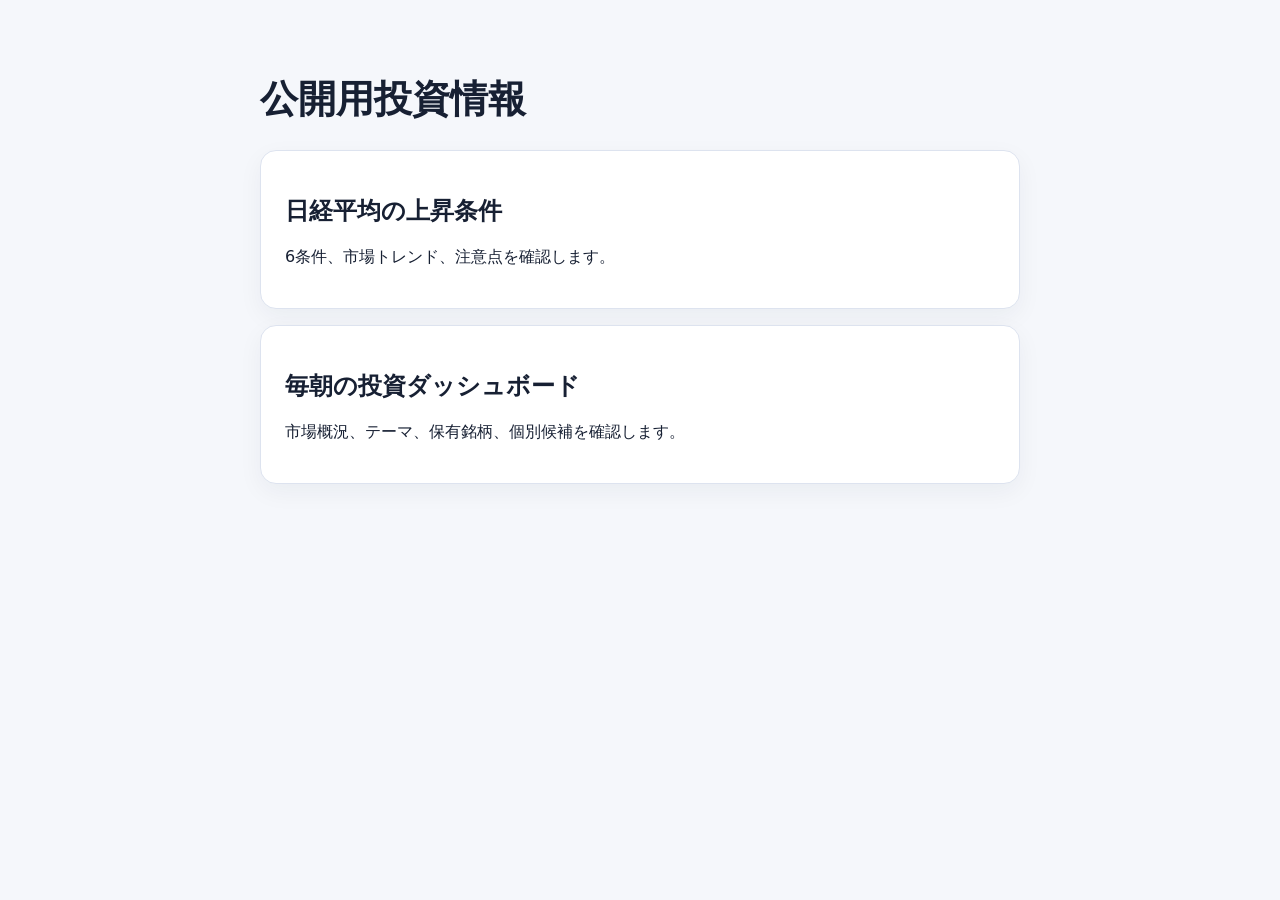
==== index.html @ f0edad46 "Serve public dashboards from Pages root" ====
<!doctype html><html lang="ja"><head><meta charset="utf-8"><meta name="viewport" content="width=device-width,initial-scale=1"><title>公開用投資情報</title><style>body{margin:0;font-family:system-ui,-apple-system,BlinkMacSystemFont,"Hiragino Sans",sans-serif;background:#f5f7fb;color:#172033}main{width:min(760px,calc(100% - 32px));margin:auto;padding:48px 0}.card{display:block;margin-top:16px;padding:24px;border:1px solid #dde3ef;border-radius:16px;background:#fff;color:inherit;text-decoration:none;box-shadow:0 8px 24px rgb(23 32 51 / 5%)}a:focus-visible{outline:3px solid #1e66d0;outline-offset:3px}h1{font-size:clamp(1.7rem,4vw,2.4rem)}</style></head><body><main><h1>公開用投資情報</h1><a class="card" href="./nikkei-uptrend-conditions/"><h2>日経平均の上昇条件</h2><p>6条件、市場トレンド、注意点を確認します。</p></a><a class="card" href="./morning-investment-dashboard/"><h2>毎朝の投資ダッシュボード</h2><p>市場概況、テーマ、保有銘柄、個別候補を確認します。</p></a></main></body></html>
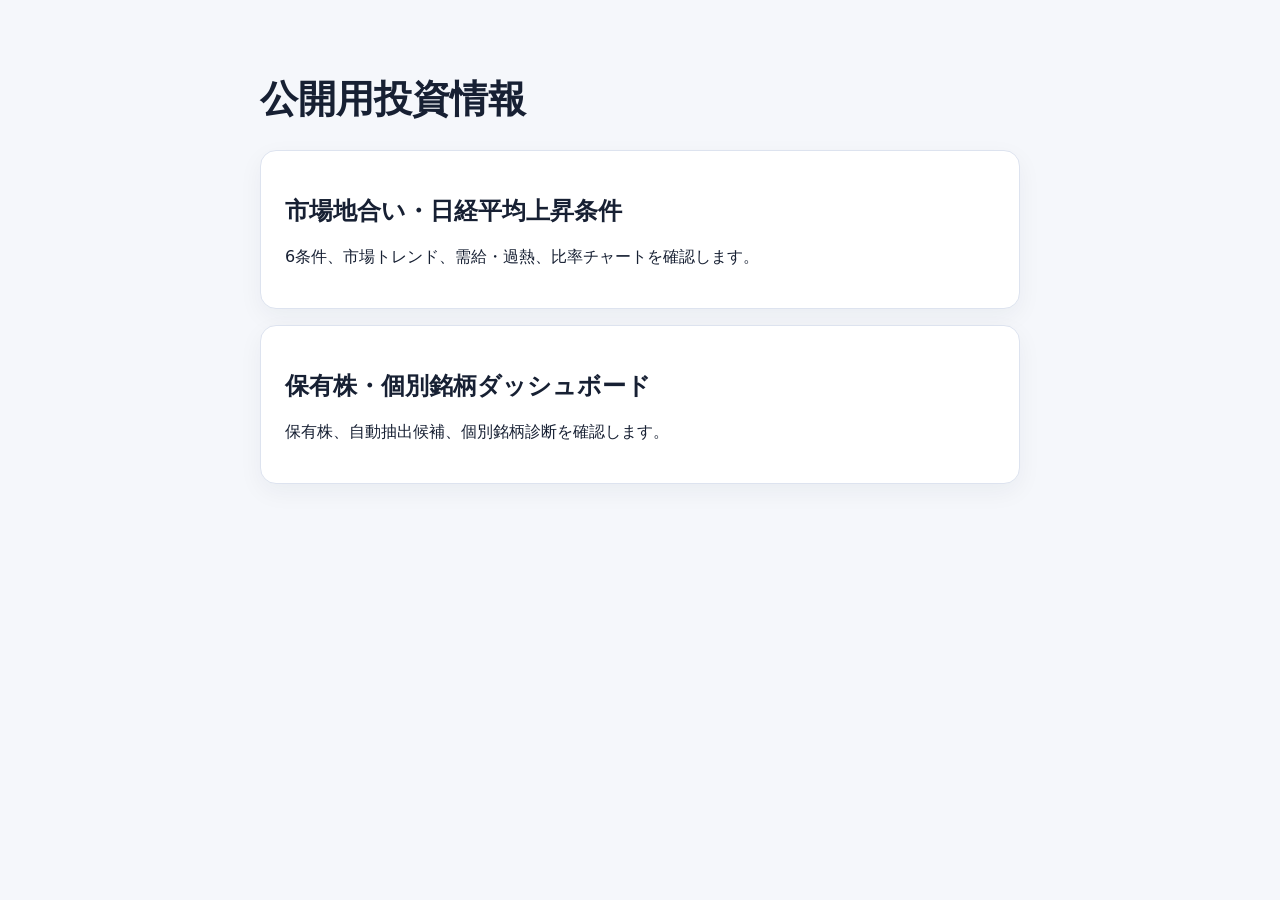
==== commit a9f3bd0a: "Deploy public dashboards 2026-07-08" ====
--- a/index.html
+++ b/index.html
@@ -1 +1 @@
-<!doctype html><html lang="ja"><head><meta charset="utf-8"><meta name="viewport" content="width=device-width,initial-scale=1"><title>公開用投資情報</title><style>body{margin:0;font-family:system-ui,-apple-system,BlinkMacSystemFont,"Hiragino Sans",sans-serif;background:#f5f7fb;color:#172033}main{width:min(760px,calc(100% - 32px));margin:auto;padding:48px 0}.card{display:block;margin-top:16px;padding:24px;border:1px solid #dde3ef;border-radius:16px;background:#fff;color:inherit;text-decoration:none;box-shadow:0 8px 24px rgb(23 32 51 / 5%)}a:focus-visible{outline:3px solid #1e66d0;outline-offset:3px}h1{font-size:clamp(1.7rem,4vw,2.4rem)}</style></head><body><main><h1>公開用投資情報</h1><a class="card" href="./nikkei-uptrend-conditions/"><h2>日経平均の上昇条件</h2><p>6条件、市場トレンド、注意点を確認します。</p></a><a class="card" href="./morning-investment-dashboard/"><h2>毎朝の投資ダッシュボード</h2><p>市場概況、テーマ、保有銘柄、個別候補を確認します。</p></a></main></body></html>+<!doctype html><html lang="ja"><head><meta charset="utf-8"><meta name="viewport" content="width=device-width,initial-scale=1"><title>公開用投資情報</title><style>body{margin:0;font-family:system-ui,-apple-system,BlinkMacSystemFont,"Hiragino Sans",sans-serif;background:#f5f7fb;color:#172033}main{width:min(760px,calc(100% - 32px));margin:auto;padding:48px 0}.card{display:block;margin-top:16px;padding:24px;border:1px solid #dde3ef;border-radius:16px;background:#fff;color:inherit;text-decoration:none;box-shadow:0 8px 24px rgb(23 32 51 / 5%)}a:focus-visible{outline:3px solid #1e66d0;outline-offset:3px}h1{font-size:clamp(1.7rem,4vw,2.4rem)}</style></head><body><main><h1>公開用投資情報</h1><a class="card" href="./nikkei-uptrend-conditions/"><h2>市場地合い・日経平均上昇条件</h2><p>6条件、市場トレンド、需給・過熱、比率チャートを確認します。</p></a><a class="card" href="./morning-investment-dashboard/"><h2>保有株・個別銘柄ダッシュボード</h2><p>保有株、自動抽出候補、個別銘柄診断を確認します。</p></a></main></body></html>
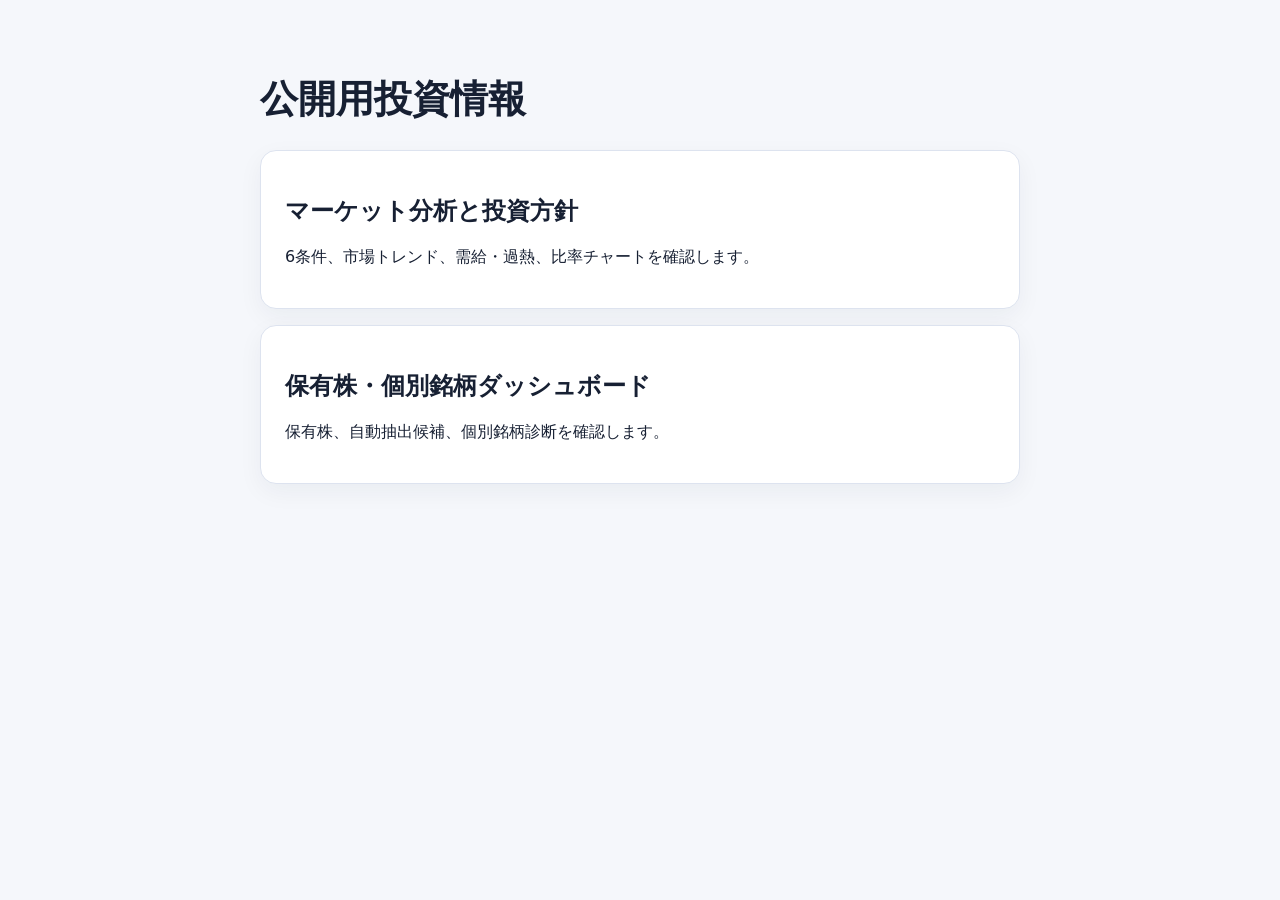
==== commit fa962130: "Deploy public dashboards 2026-07-09" ====
--- a/index.html
+++ b/index.html
@@ -1 +1 @@
-<!doctype html><html lang="ja"><head><meta charset="utf-8"><meta name="viewport" content="width=device-width,initial-scale=1"><title>公開用投資情報</title><style>body{margin:0;font-family:system-ui,-apple-system,BlinkMacSystemFont,"Hiragino Sans",sans-serif;background:#f5f7fb;color:#172033}main{width:min(760px,calc(100% - 32px));margin:auto;padding:48px 0}.card{display:block;margin-top:16px;padding:24px;border:1px solid #dde3ef;border-radius:16px;background:#fff;color:inherit;text-decoration:none;box-shadow:0 8px 24px rgb(23 32 51 / 5%)}a:focus-visible{outline:3px solid #1e66d0;outline-offset:3px}h1{font-size:clamp(1.7rem,4vw,2.4rem)}</style></head><body><main><h1>公開用投資情報</h1><a class="card" href="./nikkei-uptrend-conditions/"><h2>市場地合い・日経平均上昇条件</h2><p>6条件、市場トレンド、需給・過熱、比率チャートを確認します。</p></a><a class="card" href="./morning-investment-dashboard/"><h2>保有株・個別銘柄ダッシュボード</h2><p>保有株、自動抽出候補、個別銘柄診断を確認します。</p></a></main></body></html>+<!doctype html><html lang="ja"><head><meta charset="utf-8"><meta name="viewport" content="width=device-width,initial-scale=1"><title>公開用投資情報</title><style>body{margin:0;font-family:system-ui,-apple-system,BlinkMacSystemFont,"Hiragino Sans",sans-serif;background:#f5f7fb;color:#172033}main{width:min(760px,calc(100% - 32px));margin:auto;padding:48px 0}.card{display:block;margin-top:16px;padding:24px;border:1px solid #dde3ef;border-radius:16px;background:#fff;color:inherit;text-decoration:none;box-shadow:0 8px 24px rgb(23 32 51 / 5%)}a:focus-visible{outline:3px solid #1e66d0;outline-offset:3px}h1{font-size:clamp(1.7rem,4vw,2.4rem)}</style></head><body><main><h1>公開用投資情報</h1><a class="card" href="./nikkei-uptrend-conditions/"><h2>マーケット分析と投資方針</h2><p>6条件、市場トレンド、需給・過熱、比率チャートを確認します。</p></a><a class="card" href="./morning-investment-dashboard/"><h2>保有株・個別銘柄ダッシュボード</h2><p>保有株、自動抽出候補、個別銘柄診断を確認します。</p></a></main></body></html>
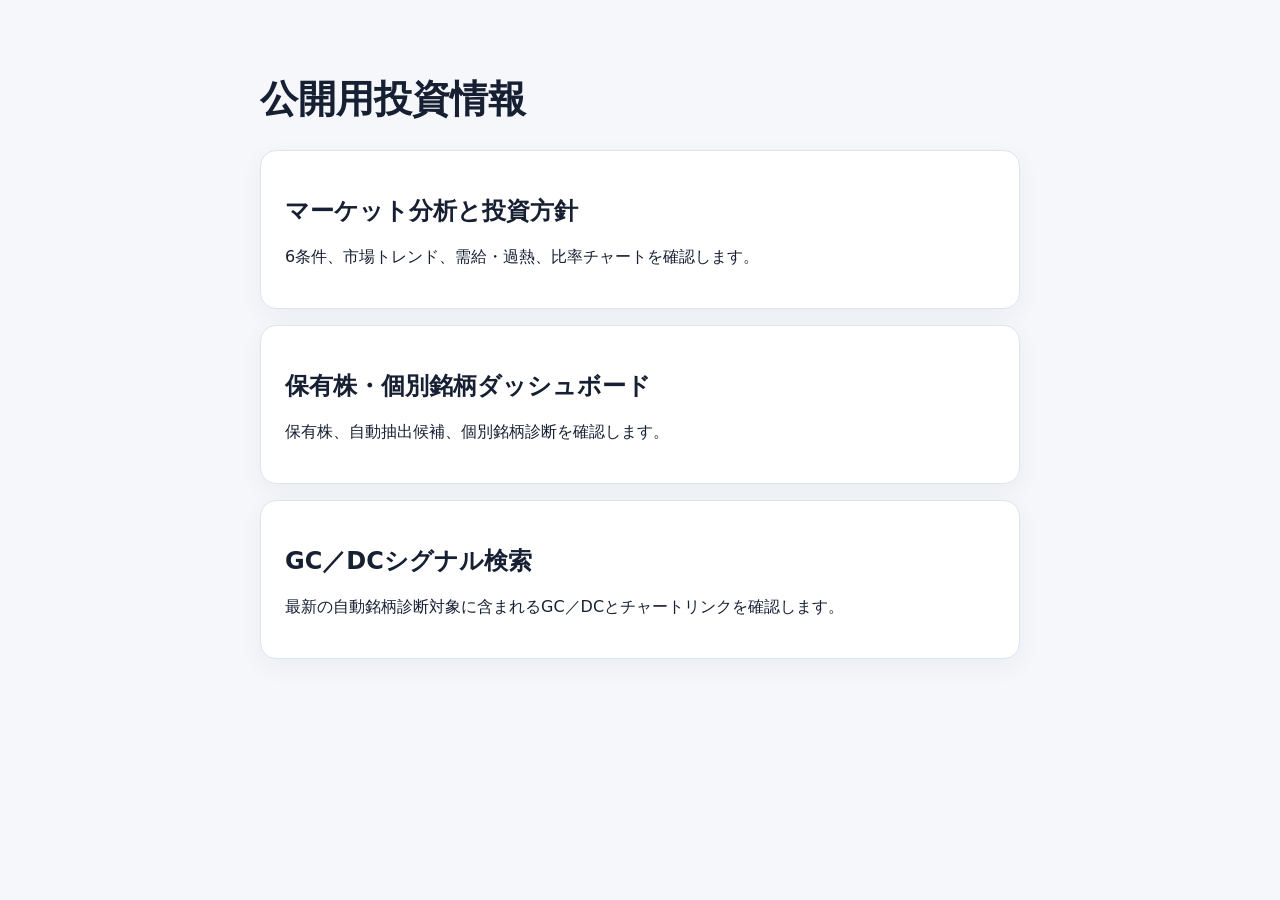
==== commit 7d0d4f34: "Publish latest GC signals and Pivot diagrams" ====
--- a/index.html
+++ b/index.html
@@ -1 +1 @@
-<!doctype html><html lang="ja"><head><meta charset="utf-8"><meta name="viewport" content="width=device-width,initial-scale=1"><title>公開用投資情報</title><style>body{margin:0;font-family:system-ui,-apple-system,BlinkMacSystemFont,"Hiragino Sans",sans-serif;background:#f5f7fb;color:#172033}main{width:min(760px,calc(100% - 32px));margin:auto;padding:48px 0}.card{display:block;margin-top:16px;padding:24px;border:1px solid #dde3ef;border-radius:16px;background:#fff;color:inherit;text-decoration:none;box-shadow:0 8px 24px rgb(23 32 51 / 5%)}a:focus-visible{outline:3px solid #1e66d0;outline-offset:3px}h1{font-size:clamp(1.7rem,4vw,2.4rem)}</style></head><body><main><h1>公開用投資情報</h1><a class="card" href="./nikkei-uptrend-conditions/"><h2>マーケット分析と投資方針</h2><p>6条件、市場トレンド、需給・過熱、比率チャートを確認します。</p></a><a class="card" href="./morning-investment-dashboard/"><h2>保有株・個別銘柄ダッシュボード</h2><p>保有株、自動抽出候補、個別銘柄診断を確認します。</p></a></main></body></html>+<!doctype html><html lang="ja"><head><meta charset="utf-8"><meta name="viewport" content="width=device-width,initial-scale=1"><title>公開用投資情報</title><style>body{margin:0;font-family:system-ui,-apple-system,BlinkMacSystemFont,"Hiragino Sans",sans-serif;background:#f5f7fb;color:#172033}main{width:min(760px,calc(100% - 32px));margin:auto;padding:48px 0}.card{display:block;margin-top:16px;padding:24px;border:1px solid #dde3ef;border-radius:16px;background:#fff;color:inherit;text-decoration:none;box-shadow:0 8px 24px rgb(23 32 51 / 5%)}a:focus-visible{outline:3px solid #1e66d0;outline-offset:3px}h1{font-size:clamp(1.7rem,4vw,2.4rem)}</style></head><body><main><h1>公開用投資情報</h1><a class="card" href="./nikkei-uptrend-conditions/" target="_blank" rel="noreferrer"><h2>マーケット分析と投資方針</h2><p>6条件、市場トレンド、需給・過熱、比率チャートを確認します。</p></a><a class="card" href="./morning-investment-dashboard/" target="_blank" rel="noreferrer"><h2>保有株・個別銘柄ダッシュボード</h2><p>保有株、自動抽出候補、個別銘柄診断を確認します。</p></a><a class="card" href="./gc-signals/" target="_blank" rel="noreferrer"><h2>GC／DCシグナル検索</h2><p>最新の自動銘柄診断対象に含まれるGC／DCとチャートリンクを確認します。</p></a></main></body></html>
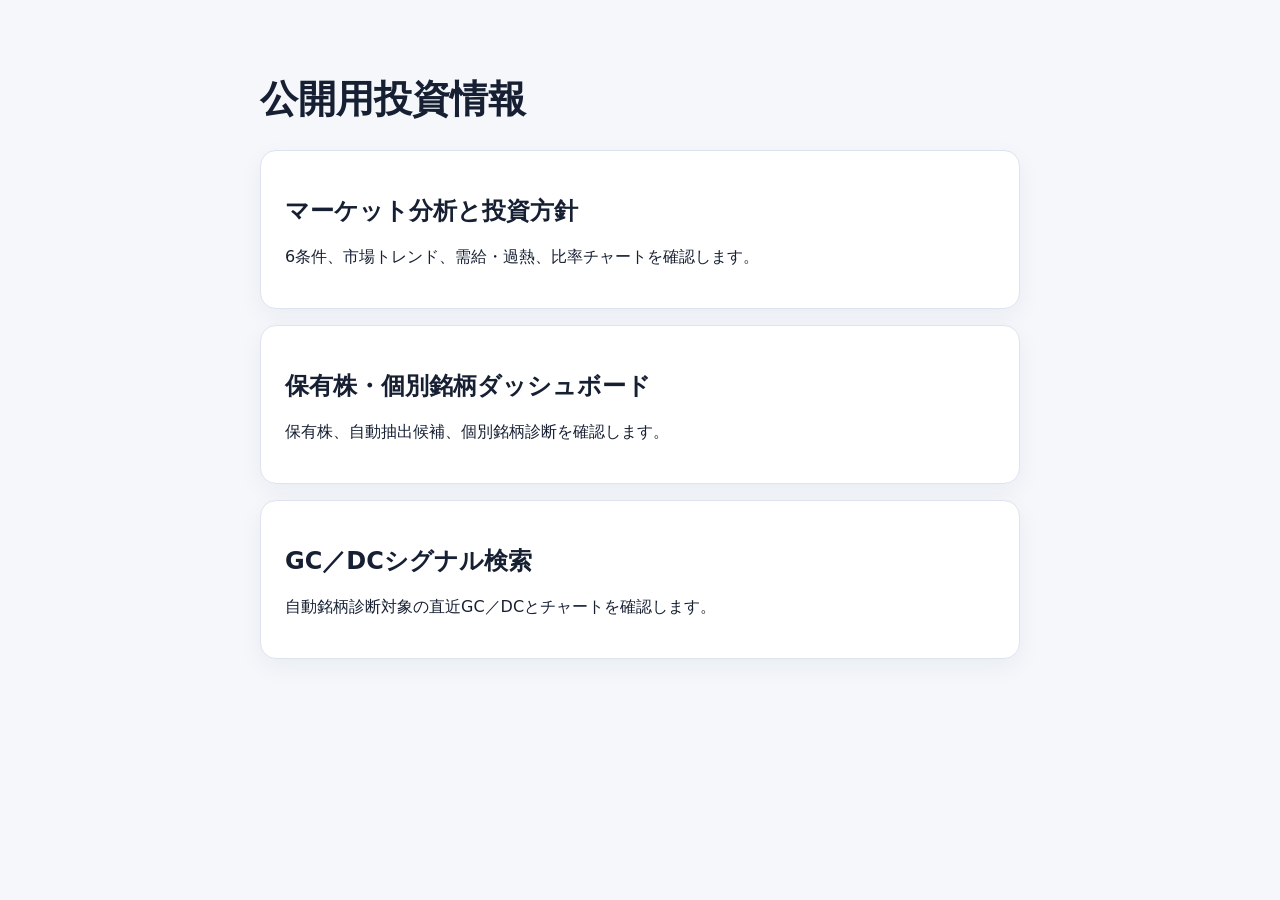
==== commit 7b370b9f: "Deploy public dashboards 2026-11-17" ====
--- a/index.html
+++ b/index.html
@@ -1 +1 @@
-<!doctype html><html lang="ja"><head><meta charset="utf-8"><meta name="viewport" content="width=device-width,initial-scale=1"><title>公開用投資情報</title><style>body{margin:0;font-family:system-ui,-apple-system,BlinkMacSystemFont,"Hiragino Sans",sans-serif;background:#f5f7fb;color:#172033}main{width:min(760px,calc(100% - 32px));margin:auto;padding:48px 0}.card{display:block;margin-top:16px;padding:24px;border:1px solid #dde3ef;border-radius:16px;background:#fff;color:inherit;text-decoration:none;box-shadow:0 8px 24px rgb(23 32 51 / 5%)}a:focus-visible{outline:3px solid #1e66d0;outline-offset:3px}h1{font-size:clamp(1.7rem,4vw,2.4rem)}</style></head><body><main><h1>公開用投資情報</h1><a class="card" href="./nikkei-uptrend-conditions/" target="_blank" rel="noreferrer"><h2>マーケット分析と投資方針</h2><p>6条件、市場トレンド、需給・過熱、比率チャートを確認します。</p></a><a class="card" href="./morning-investment-dashboard/" target="_blank" rel="noreferrer"><h2>保有株・個別銘柄ダッシュボード</h2><p>保有株、自動抽出候補、個別銘柄診断を確認します。</p></a><a class="card" href="./gc-signals/" target="_blank" rel="noreferrer"><h2>GC／DCシグナル検索</h2><p>最新の自動銘柄診断対象に含まれるGC／DCとチャートリンクを確認します。</p></a></main></body></html>+<!doctype html><html lang="ja"><head><meta charset="utf-8"><meta name="viewport" content="width=device-width,initial-scale=1"><title>公開用投資情報</title><style>body{margin:0;font-family:system-ui,-apple-system,BlinkMacSystemFont,"Hiragino Sans",sans-serif;background:#f5f7fb;color:#172033}main{width:min(760px,calc(100% - 32px));margin:auto;padding:48px 0}.card{display:block;margin-top:16px;padding:24px;border:1px solid #dde3ef;border-radius:16px;background:#fff;color:inherit;text-decoration:none;box-shadow:0 8px 24px rgb(23 32 51 / 5%)}a:focus-visible{outline:3px solid #1e66d0;outline-offset:3px}h1{font-size:clamp(1.7rem,4vw,2.4rem)}</style></head><body><main><h1>公開用投資情報</h1><a class="card" href="./nikkei-uptrend-conditions/" target="_blank" rel="noreferrer"><h2>マーケット分析と投資方針</h2><p>6条件、市場トレンド、需給・過熱、比率チャートを確認します。</p></a><a class="card" href="./morning-investment-dashboard/" target="_blank" rel="noreferrer"><h2>保有株・個別銘柄ダッシュボード</h2><p>保有株、自動抽出候補、個別銘柄診断を確認します。</p></a><a class="card" href="./gc-signals/" target="_blank" rel="noreferrer"><h2>GC／DCシグナル検索</h2><p>自動銘柄診断対象の直近GC／DCとチャートを確認します。</p></a></main></body></html>
